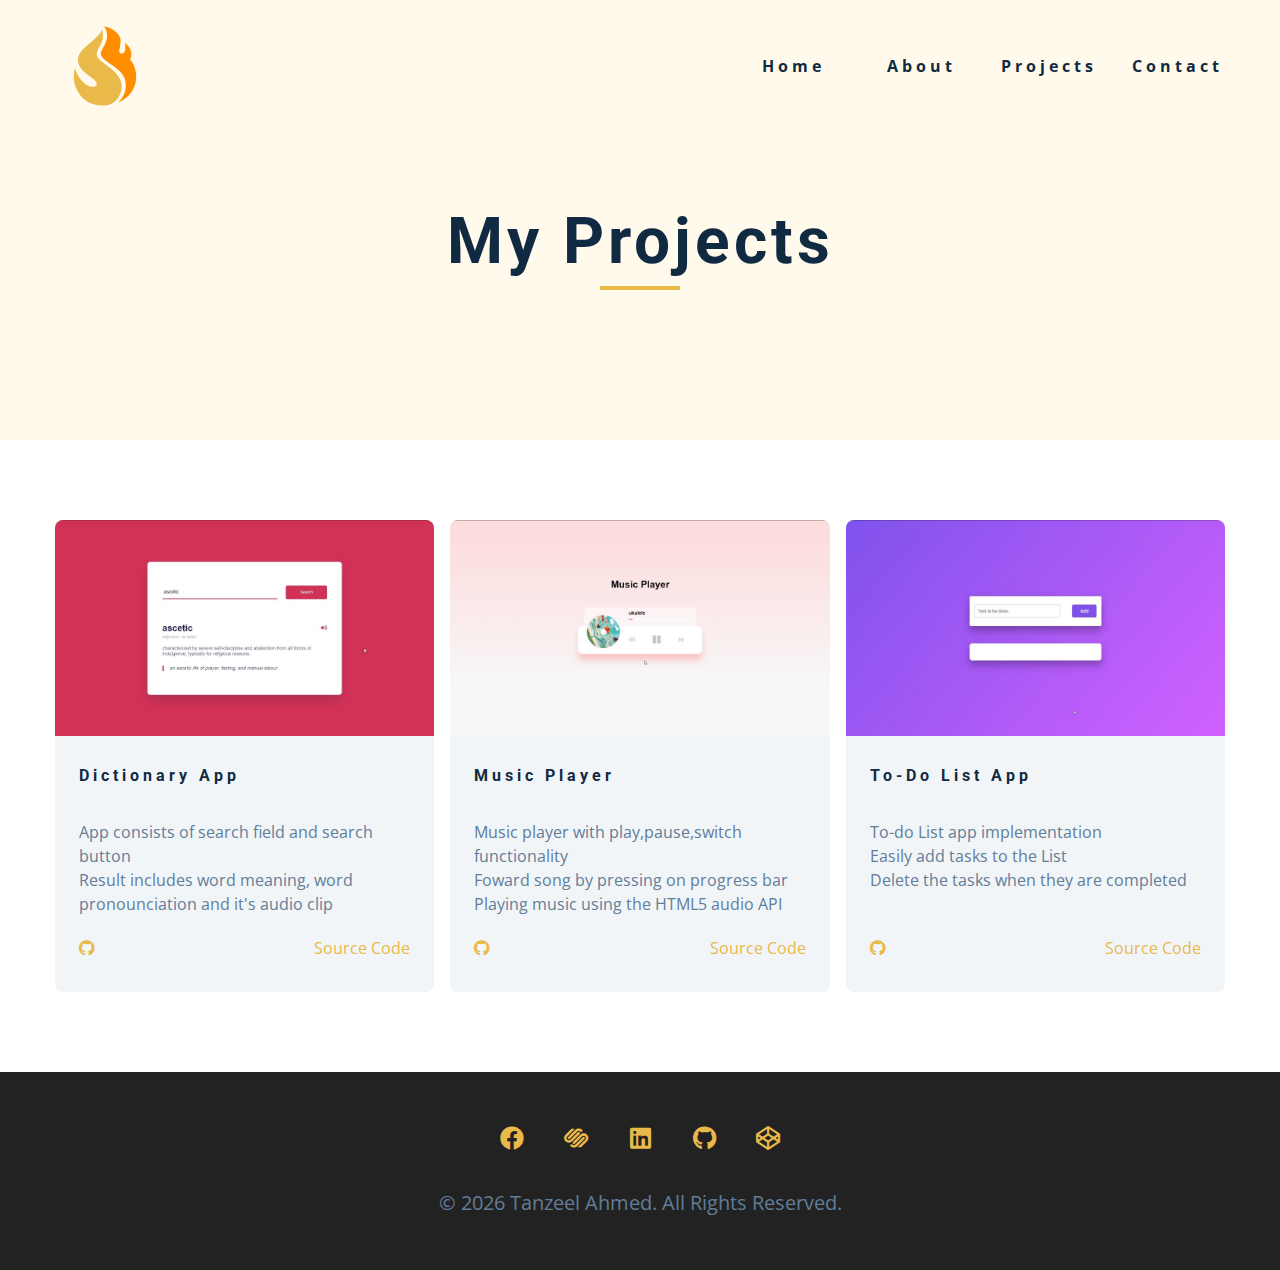
==== projects.html @ bbdbbb4c "Portfolio Project" ====
<!DOCTYPE html>
<html lang="en">
  <head>
    <meta charset="UTF-8" />
    <meta name="viewport" content="width=device-width, initial-scale=1.0" />
    <title>John Doe || Projects</title>
    <link
      rel="stylesheet"
      href="./fontawesome-free-5.12.1-web/css/all.min.css"
    />
    <!-- css -->
    <link rel="stylesheet" href="./css/styles.css" />
  </head>

  <body>
    <!-- navbar -->
    <nav class="nav" id="nav">
      <div class="nav-center">
        <!-- nav header -->
        <div class="nav-header">
          <img src="./images/icons8-storyfire-100.png" class="nav-logo" alt="" />
          <button class="nav-btn" id="nav-btn">
            <i class="fas fa-bars"></i>
          </button>
        </div>
        <!-- nav links -->
        <ul class="nav-links">
          <li><a href="index.html">home</a></li>
          <li><a href="about.html">about</a></li>
          <li><a href="projects.html">projects</a></li>
          <li><a href="contact.html">contact</a></li>
        </ul>
      </div>
    </nav>
    <!-- end of navbar -->
    <!-- sidebar -->
    <aside class="sidebar" id="sidebar">
      <div>
        <button id="close-btn" class="close-btn">
          <i class="fas fa-times"></i>
        </button>
        <ul class="sidebar-links">
          <li><a href="index.html">home</a></li>
          <li><a href="about.html">about</a></li>
          <li><a href="projects.html">projects</a></li>
          <li><a href="contact.html">contact</a></li>
        </ul>
        <ul class="social-icons">
           <ul class="social-icons">
        <!-- single item -->
        <li>
          <a href="#" class="social-icon">
            <i class="fab fa-facebook"></i>
          </a>
        </li>
        <!-- end of single item -->
        <!-- single item -->
        <li>
          <a href="#" class="social-icon">
            <i class="fab fa-squarespace"></i>
          </a>
        </li>
        <!-- end of single item -->
        <!-- single item -->
        <li>
          <a href="https://www.linkedin.com/in/tanzeel-ahmed-1b633b12b/" class="social-icon">
            <i class="fab fa-linkedin"></i>
          </a>
        </li>
        <!-- end of single item -->
        <!-- single item -->
        <li>
          <a href="https://github.com/Tanzeel159" class="social-icon">
            <i class="fab fa-github"></i>
          </a>
        </li>
        <!-- end of single item -->
        <!-- single item -->
        <li>
          <a href="https://codepen.io/tanzeel098" class="social-icon">
            <i class="fab fa-codepen"></i>
          </a>
        </li>
        <!-- end of single item -->
      </ul>
      </div>
    </aside>
    <!-- end of sidebar -->

    <!-- ############## -->
    <!-- ############## -->
    <!-- ############## -->
    <!-- ############## -->
    <header class="projects-hero">
      <!-- section title -->
      <div class="section-title">
        <h1>my projects</h1>
        <div class="underline"></div>
      </div>
      <!--end of section title -->
    </header>
    <section class="section">
      <div class="section-center projects-page-center">
        <!-- single project -->
        <article class="single-project">
          <div class="project-container">
            <img src="./images/brave_LHzQTPpLTo (Custom).jpg" alt="single project" />
          </div>
          <div class="project-details">
            <h4>Dictionary App</h4>
            <p>
              <br>
              App consists of search field and search button
              <br>
              Result includes word meaning, word pronounciation and it's audio clip
            </p>
            <div class="project-footer">
              <span>
                <i class="fab fa-github"></i>
              </span>
              <a href="https://github.com/Tanzeel159/Dictionary-App">Source code</a>
            </div>
          </div>
        </article>
        <!-- end of single project -->
        <!-- single project -->
        <article class="single-project">
          <div class="project-container">
            <img src="./images/mp1 (Custom).jpg" alt="single project" />
          </div>
          <div class="project-details">
            <h4>Music Player</h4>
            <p>
              <br>
              Music player with play,pause,switch functionality
              <br>
              Foward song by pressing on progress bar
              <br>
              Playing music using the HTML5 audio API
            </p>
            <div class="project-footer">
              <span>
                <i class="fab fa-github"></i>
              </span>
              <a href="https://github.com/Tanzeel159/Music-Player">source code</a>
            </div>
          </div>
        </article>
        <!-- end of single project -->
        <!-- single project -->
        <article class="single-project">
          <div class="project-container">
            <img src="./images/todo.jpg" alt="single project" />
          </div>
          <div class="project-details">
            <h4>To-do List App</h4>
            <p>
              <br>
              To-do List app implementation 
              <br>
              Easily add tasks to the List
              <br>
              Delete the tasks when they are completed
              <br>
              <br>
            </p>
            <div class="project-footer">
              <span>
                <i class="fab fa-github"></i>
              </span>
              <a href="https://github.com/Tanzeel159/To-do-List">Source code</a>
            </div>
          </div>
        </article>
        <!-- end of single project -->
      </div>
    </section>
    <!-- ############## -->
    <!-- ############## -->
    <!-- ############## -->
    <!-- ############## -->

    <!-- footer -->
    <footer class="footer">
       <ul class="social-icons">
        <!-- single item -->
        <li>
          <a href="#" class="social-icon">
            <i class="fab fa-facebook"></i>
          </a>
        </li>
        <!-- end of single item -->
        <!-- single item -->
        <li>
          <a href="#" class="social-icon">
            <i class="fab fa-squarespace"></i>
          </a>
        </li>
        <!-- end of single item -->
        <!-- single item -->
        <li>
          <a href="https://www.linkedin.com/in/tanzeel-ahmed-1b633b12b/" class="social-icon">
            <i class="fab fa-linkedin"></i>
          </a>
        </li>
        <!-- end of single item -->
        <!-- single item -->
        <li>
          <a href="https://github.com/Tanzeel159" class="social-icon">
            <i class="fab fa-github"></i>
          </a>
        </li>
        <!-- end of single item -->
        <!-- single item -->
        <li>
          <a href="https://codepen.io/tanzeel098" class="social-icon">
            <i class="fab fa-codepen"></i>
          </a>
        </li>
        <!-- end of single item -->
      </ul>
      <p>&copy; <span id="date"></span> Tanzeel Ahmed. All rights reserved.</p>
    </footer>
    <script src="./js/app.js"></script>
  </body>
</html>
---- css/styles.css ----
/*
=============== 
Fonts
===============
*/
@import url("https://fonts.googleapis.com/css?family=Open+Sans|Roboto:400,700&display=swap");

/*
=============== 
Variables
===============
*/

:root {
  /* dark shades of primary color*/
  --clr-primary-1: hsl(43, 86%, 17%);
  --clr-primary-2: hsl(43, 77%, 27%);
  --clr-primary-3: hsl(43, 72%, 37%);
  --clr-primary-4: hsl(42, 63%, 48%);
  /* primary/main color */
  --clr-primary-5: hsl(42, 78%, 60%);
  /* lighter shades of primary color */
  --clr-primary-6: hsl(43, 89%, 70%);
  --clr-primary-7: hsl(43, 90%, 76%);
  --clr-primary-8: hsl(45, 86%, 81%);
  --clr-primary-9: hsl(45, 90%, 88%);
  --clr-primary-10: hsl(45, 100%, 96%);
  /* darkest grey - used for headings */
  --clr-grey-1: hsl(209, 61%, 16%);
  --clr-grey-2: hsl(211, 39%, 23%);
  --clr-grey-3: hsl(209, 34%, 30%);
  --clr-grey-4: hsl(209, 28%, 39%);
  /* grey used for paragraphs */
  --clr-grey-5: hsl(210, 22%, 49%);
  --clr-grey-6: hsl(209, 23%, 60%);
  --clr-grey-7: hsl(211, 27%, 70%);
  --clr-grey-8: hsl(210, 31%, 80%);
  --clr-grey-9: hsl(212, 33%, 89%);
  --clr-grey-10: hsl(210, 36%, 96%);
  --clr-white: #fff;
  --ff-primary: "Roboto", sans-serif;
  --ff-secondary: "Open Sans", sans-serif;
  --transition: all 0.3s linear;
  --spacing: 0.25rem;
  --radius: 0.5rem;
  --light-shadow: 0 5px 15px rgba(0, 0, 0, 0.1);
  --dark-shadow: 0 5px 15px rgba(0, 0, 0, 0.2);
  --max-width: 1170px;
}
/*
=============== 
Global Styles
===============
*/

*,
::after,
::before {
  margin: 0;
  padding: 0;
  box-sizing: border-box;
}
body {
  font-family: var(--ff-secondary);
  background: var(--clr-white);
  color: var(--clr-grey-1);
  line-height: 1.5;
  font-size: 0.875rem;
}
ul {
  list-style-type: none;
}
a {
  text-decoration: none;
}
img:not(.nav-logo) {
  width: 100%;
  display: block;
}

h1,
h2,
h3,
h4 {
  letter-spacing: var(--spacing);
  text-transform: capitalize;
  line-height: 1.25;
  margin-bottom: 0.75rem;
  font-family: var(--ff-primary);
}
h1 {
  font-size: 3rem;
}
h2 {
  font-size: 2rem;
}
h3 {
  font-size: 1.25rem;
}
h4 {
  font-size: 0.875rem;
}
p {
  margin-bottom: 1.25rem;
  color: var(--clr-grey-5);
}
@media screen and (min-width: 800px) {
  h1 {
    font-size: 4rem;
  }
  h2 {
    font-size: 2.5rem;
  }
  h3 {
    font-size: 1.75rem;
  }
  h4 {
    font-size: 1rem;
  }
  body {
    font-size: 1rem;
  }
  h1,
  h2,
  h3,
  h4 {
    line-height: 1;
  }
}
/*  global classes */

.btn {
  text-transform: uppercase;
  background: var(--clr-primary-5);
  color: var(--clr-primary-1);
  padding: 0.375rem 0.75rem;
  letter-spacing: var(--spacing);
  display: inline-block;
  font-weight: 700;
  -webkit-transition: var(--transition);
  transition: var(--transition);
  font-size: 0.875rem;
  border: 2px solid transparent;
  cursor: pointer;
  box-shadow: 0 1px 3px rgba(0, 0, 0, 0.2);
  border-radius: var(--radius);
}
.btn:hover {
  color: var(--clr-primary-1);
  background: var(--clr-primary-7);
}
/* section */
.section {
  padding: 5rem 0;
}

.section-center {
  width: 90vw;
  margin: 0 auto;
  max-width: 1170px;
}
@media screen and (min-width: 992px) {
  .section-center {
    width: 95vw;
  }
}
/* added during recording */
.underline {
  width: 5rem;
  height: 0.25rem;
  margin-bottom: 1.25rem;
  background: var(--clr-primary-5);
  margin-left: auto;
  margin-right: auto;
}
.section-title {
  margin-bottom: 4rem;
  text-align: center;
}
.bg-grey {
  background: var(--clr-grey-10);
}
/*
=============== 
Navbar
===============
*/
.nav-links {
  display: none;
}
.nav {
  height: 5rem;
  padding: 1rem;
  display: grid;
  -webkit-box-align: center;
  align-items: center;
  -webkit-transition: var(--transition);
  transition: var(--transition);
}
.nav-center {
  width: 100%;
  max-width: 1170px;
  margin: 0 auto;
}
.nav-header {
  display: grid;
  grid-template-columns: auto 1fr;
  -webkit-box-align: center;
  align-items: center;
}
.nav-btn {
  background: transparent;
  border-color: transparent;
  color: var(--clr-primary-5);
  font-size: 2rem;
  cursor: pointer;
  justify-self: end;
}
@media screen and (min-width: 768px) {
  .nav {
    background: var(--clr-primary-10);
  }
  .nav-btn {
    display: none;
  }
  .nav-links {
    display: grid;
    grid-template-columns: repeat(4, 1fr);
    justify-items: center;
    -webkit-column-gap: 2rem;
    -moz-column-gap: 2rem;
    column-gap: 2rem;
    justify-self: end;
  }
  .nav-links a {
    text-transform: capitalize;
    color: var(--clr-grey-1);
    font-weight: bold;
    letter-spacing: var(--spacing);
    -webkit-transition: var(--transition);
    transition: var(--transition);
  }
  .nav-links a:hover {
    color: var(--clr-primary-5);
  }
  .nav-center {
    display: grid;
    grid-template-columns: auto 1fr;
    -webkit-box-align: center;
    align-items: center;
  }
}
/* fixed navbar */
.navbar-fixed {
  position: fixed;
  top: 0;
  left: 0;
  width: 100%;
  background: var(--clr-white);
  z-index: 2;
  box-shadow: var(--light-shadow);
}
/*
=============== 
Sidebar
===============
*/
.sidebar {
  position: fixed;
  top: 0;
  left: 0;
  width: 100%;
  height: 100%;
  background: var(--clr-grey-10);
  z-index: 4;
  display: grid;
  /* align-items: center;
  justify-content: center; */
  place-items: center;
  -webkit-transition: var(--transition);
  transition: var(--transition);
  /* add later */
  -webkit-transform: translateX(-100%);
  transform: translateX(-100%);
}
/* toggle sidebar */
.show-sidebar {
  -webkit-transform: translateX(0);
  transform: translateX(0);
}
.sidebar-links {
  text-align: center;
}
.sidebar-links a {
  font-size: 2rem;
  text-transform: capitalize;
  -webkit-transition: var(--transition);
  transition: var(--transition);
  color: var(--clr-grey-5);
  letter-spacing: var(--spacing);
  display: inline-block;
  margin-bottom: 1.5rem;
}
.sidebar-links a:hover {
  color: var(--clr-primary-5);
}
.social-icons {
  display: grid;
  margin-top: 3rem;
  width: 20rem;
  grid-template-columns: repeat(5, 1fr);
  justify-items: center;
}
.social-icon {
  font-size: 1.5rem;
  color: var(--clr-grey-1);
  -webkit-transition: var(--transition);
  transition: var(--transition);
}
.social-icon:hover {
  color: var(--clr-primary-5);
}
.close-btn {
  position: absolute;
  top: 1rem;
  right: 1rem;
  font-size: 3rem;
  background: transparent;
  border: transparent;
  -webkit-transition: var(--transition);
  transition: var(--transition);
  color: #bb2525;
  cursor: pointer;
}
.close-btn:hover {
  color: #e66b6b;
}
/*
=============== 
Hero
===============
*/
/* underline added to globals */
.hero .underline {
  margin-bottom: 0.5rem;
  margin-left: 0;
}
.hero-img {
  display: none;
}
.hero {
  background: var(--clr-primary-10);
}
.hero-center {
  min-height: calc(100vh - 5rem);
  display: grid;
  place-items: center;
}
.hero-info h4 {
  color: var(--clr-grey-5);
}
.hero-icons {
  justify-items: start;
}
.hero-btn {
  margin-top: 1.25rem;
}
@media screen and (min-width: 992px) {
  .hero-img {
    display: block;
    position: relative;
  }
  .hero-center {
    grid-template-columns: 1fr 1fr;
  }

  .hero-img::before,
  .about-img::before {
    content: "";
    position: absolute;
    width: 100%;
    height: 100%;
    border: 0.25rem solid var(--clr-primary-5);
    top: 2rem;
    right: -2rem;
    border-radius: var(--radius);
  }
}
.hero-photo {
  max-width: 25rem;
  max-height: 30rem;
  -o-object-fit: cover;
  object-fit: cover;
  border-radius: var(--radius);
  position: relative;
}
/*
=============== 
About
===============
*/
/* section title added to globals */
.about-title {
  text-align: left;
  margin-bottom: 2rem;
}
.about-title .underline {
  margin-left: 0;
}
.about-center {
  display: grid;
  gap: 3rem 2rem;
}
.about-img {
  justify-self: center;
}
@media screen and (min-width: 992px) {
  .about-center {
    grid-template-columns: 1fr 1fr;
  }
  .about-img {
    position: relative;
  }
  .about-img::before {
    left: 2rem;
    bottom: 2rem;
    
  }
  .about-info {
    align-self: center;
  }
}
/*
=============== 
Services
===============
*/
/* bg-grey in globals */
.service {
  background: var(--clr-white);
  padding: 3rem 1.5rem;
  margin-bottom: 2rem;
  border-radius: var(--radius);
  text-align: center;
  -webkit-transition: var(--transition);
  transition: var(--transition);
}
.service-icon {
  font-size: 2rem;
  margin-bottom: 1.5rem;
}
.service .underline {
  width: 3rem;
  height: 0.12rem;
  -webkit-transition: var(--transition);
  transition: var(--transition);
}
.service p {
  -webkit-transition: var(--transition);
  transition: var(--transition);
}
.service:hover {
  background: var(--clr-primary-5);
  color: var(--clr-white);
}
.service:hover p {
  color: var(--clr-white);
}
.service:hover .underline {
  background: var(--clr-white);
}
@media screen and (min-width: 676px) {
  .services-center {
    display: grid;
    grid-template-columns: 1fr 1fr;
    -webkit-column-gap: 2rem;
    -moz-column-gap: 2rem;
    column-gap: 2rem;
  }
}
@media screen and (min-width: 992px) {
  .services-center {
    grid-template-columns: 1fr 1fr 1fr;
  }
}
/* talk about small screen 
without grid different setup */
/*
=============== 
Projects
===============
*/
.projects-text {
  width: 85vw;
  max-width: 30rem;
  margin: 0 auto;
}
.project {
  position: relative;
  background: var(--clr-primary-5);
  border-radius: var(--radius);
  margin-bottom: 2rem;
}
.project-info {
  text-align: center;
  color: var(--clr-white);
  position: absolute;
  top: 50%;
  left: 50%;
  -webkit-transform: translate(-50%, -50%);
  transform: translate(-50%, -50%);
  -webkit-transition: var(--transition);
  transition: var(--transition);
  opacity: 0;
}
.project-info p {
  text-transform: capitalize;
  color: var(--clr-white);
}
.project:hover .project-info {
  opacity: 1;
}
.project-img {
  -webkit-transition: var(--transition);
  transition: var(--transition);
  border-radius: var(--radius);
  height: 15rem;
  -o-object-fit: cover;
  object-fit: cover;
}
.project:hover .project-img {
  opacity: 0.1;
}
.project::after {
  content: "";
  position: absolute;
  top: 0;
  left: 0;
  width: 100%;
  height: 100%;
  border: 0.25rem solid var(--clr-white);
  border-radius: var(--radius);
  -webkit-transition: var(--transition);
  transition: var(--transition);
  opacity: 0;
}
.project:hover::after {
  opacity: 1;
  -webkit-transform: scale(0.8);
  transform: scale(0.8);
}
@media screen and (min-width: 676px) {
  .projects-center {
    display: grid;
    grid-template-columns: 1fr 1fr;
    -webkit-column-gap: 2rem;
    -moz-column-gap: 2rem;
    column-gap: 2rem;
  }
}
@media screen and (min-width: 992px) {
  .projects-center {
    grid-template-columns: repeat(3, 1fr);
  }
}
@media screen and (min-width: 1170px) {
  .projects-center {
    grid-template-rows: 200px 200px;
    gap: 1rem;
    grid-template-areas:
      "a b b"
      "a c d";
  }
  .project-img {
    height: 100%;
  }
  .project {
    height: 100%;
  }
  .project-1 {
    grid-area: a;
  }
  .project-2 {
    grid-area: b;
  }
  .project-3 {
    grid-area: c;
  }
  .project-4 {
    grid-area: d;
  }
}
/*
=============== 
Connect
===============
*/
.connect {
  min-height: 40vh;
  position: relative;
  padding: 10rem 0 5rem 0;
  margin: 5rem 0;
}
.video-container {
  position: absolute;
  top: 0;
  left: 0;
  width: 100%;
  height: 100%;
  -o-object-fit: cover;
  object-fit: cover;
  z-index: -2;
}
.connect::after {
  content: "";
  position: absolute;
  top: 0;
  left: 0;
  width: 100%;
  height: 100%;
  background: var(--clr-white);
  /* background: rgba(0, 0, 0, 0.6); */
  opacity: 0.7;
  z-index: -1;
}
.connect {
  display: grid;
  place-items: center;
}
.video-banner .section-title {
  margin-bottom: 2rem;
}
.video-text {
  max-width: 30rem;
}
.video-banner {
  background: var(--clr-primary-10);
  padding: 3rem 5rem 12rem 5rem;
  text-align: center;

  -webkit-clip-path: polygon(
    0% 0%,
    100% 0%,
    100% 75%,
    75% 75%,
    75% 100%,
    50% 75%,
    0% 75%
  );
  clip-path: polygon(
    0% 0%,
    100% 0%,
    100% 75%,
    75% 75%,
    75% 100%,
    50% 75%,
    0% 75%
  );
}
.connect {
  -webkit-clip-path: polygon(
    50% 0%,
    100% 10%,
    100% 90%,
    50% 100%,
    0 90%,
    0 10%
  );
  clip-path: polygon(50% 0%, 100% 10%, 100% 90%, 50% 100%, 0 90%, 0 10%);
}
/*
=============== 
Skills
===============
*/
@media screen and (min-width: 768px) {
  .skills-center {
    display: grid;
    grid-template-columns: 1fr 1fr;
    -webkit-column-gap: 2rem;
    -moz-column-gap: 2rem;
    column-gap: 2rem;
  }
}
.skills {
  background: var(--clr-primary-9);
}
.skills h3 {
  margin: 1.5rem 0;
  color: var(--clr-primary-1);
}
.skill {
  margin-bottom: 1.25rem;
}
.skill p {
  margin-bottom: 0.5rem;
  text-transform: capitalize;
  color: var(--clr-primary-1);
}
.skill-container {
  background: var(--clr-white);
  height: 1rem;
  width: 100%;
  border-radius: var(--radius);
  position: relative;
}
.skill-value {
  position: absolute;
  top: 0;
  left: 0;
  background: var(--clr-primary-5);
  height: 100%;
  width: 50%;
  border-radius: var(--radius);
}
.value-70 {
  width: 30%;
}
.value-80 {
  width: 80%;
}
.value-50 {
  width: 50%;
}
.skill-text {
  position: absolute;
  top: -2rem;
  left: 50%;
  -webkit-transform: translateX(-50%);
  transform: translateX(-50%);
}
.skill-text-70 {
  left: 30%;
}
.skill-text-80 {
  left: 80%;
}
.skill-text-50 {
  left: 50%;
}
/*
=============== 
Timeline
===============
*/
.timeline-center {
  width: 80vw;
  max-width: 40rem;
}
.timeline-item {
  border-top: 2px dashed var(--clr-primary-5);
  margin: 0;
  padding: 4rem 2rem;
  position: relative;
}
.timeline p {
  margin-bottom: 0;
}
.timeline-item:nth-child(even) {
  border-left: 2px dashed var(--clr-primary-5);
  border-top-left-radius: 2rem;
  border-bottom-left-radius: 2rem;

  margin-right: 2rem;
  padding-right: 0;
}
.timeline-item:nth-child(odd) {
  border-right: 2px dashed var(--clr-primary-5);
  border-top-right-radius: 2rem;
  border-bottom-right-radius: 2rem;
  margin-left: 2rem;
  padding-left: 0;
}
.timeline-item:first-child {
  border-top: 0;
  border-top-right-radius: 0;
}
.timeline-item:last-child {
  border-bottom-left-radius: 0;
}
.number {
  position: absolute;
  top: 50%;
  -webkit-transform: translate(-50%, -50%);
  transform: translate(-50%, -50%);
  margin-bottom: 0;
  background: var(--clr-primary-5);
  width: 2rem;
  height: 2rem;
  border-radius: 50%;
  display: grid;
  place-items: center;
  color: var(--clr-primary-1);
  font-weight: bold;
}
.timeline-item:nth-child(even) .number {
  left: 0;
}
.timeline-item:nth-child(odd) .number {
  right: 0;
  -webkit-transform: translate(50%, -50%);
  transform: translate(50%, -50%);
}
/*
=============== 
Blog
===============
*/
.blog {
  background: var(--clr-grey-10);
}
.card {
  height: 27rem;
  position: relative;
  /* talk later */
  -webkit-perspective: 1500px;
  perspective: 1500px;
}
.card-side {
  -webkit-transition: all 2s linear;
  transition: all 2s linear;
  -webkit-backface-visibility: hidden;
  backface-visibility: hidden;
  position: absolute;
  top: 0;
  left: 0;
  width: 100%;
  height: 100%;
  border-radius: var(--radius);
  -webkit-transform: translate3d(0, 0, 0);
  visibility: visible;
}
.card-front {
  background: var(--clr-white);
}
.card-back {
  background: var(--clr-primary-10);
  -webkit-transform: rotateY(180deg);
  transform: rotateY(180deg);
  display: grid;
  place-items: center;
}
.card:hover .card-front {
  -webkit-transform: rotateY(-180deg);
  transform: rotateY(-180deg);
}
.card:hover .card-back {
  -webkit-transform: rotateY(0);
  transform: rotateY(0);
}
/* rest of the styles */
.card-info {
  padding: 1rem 1.5rem;
}
.card-front img {
  height: 13rem;
  -o-object-fit: cover;
  object-fit: cover;
  border-top-left-radius: var(--radius);
  border-top-right-radius: var(--radius);
}
.card-footer {
  display: grid;
  grid-template-columns: auto 1fr;
  -webkit-box-align: center;
  align-items: center;
}
.card-footer img {
  width: 2rem;
  height: 2rem;
  -o-object-fit: cover;
  object-fit: cover;
  border-radius: 50%;
}
.card-footer p {
  margin-bottom: 0;
  text-transform: uppercase;
  justify-self: end;
  color: var(--clr-primary-5);
  font-size: 0.85rem;
}
.blog-center {
  display: grid;
  grid-template-columns: repeat(auto-fill, minmax(330px, 1fr));
  gap: 3rem 1rem;
}
/*
=============== 
Footer
===============
*/
.footer {
  padding-bottom: 2rem;
  background: #222;
  display: grid;
  place-items: center;
}
.footer .social-icons {
  margin-bottom: 2rem;
}
.footer .social-icon {
  color: var(--clr-primary-5);
}
.footer .social-icon:hover {
  color: var(--clr-primary-10);
}
.footer p {
  font-size: 1.25rem;
  text-transform: capitalize;
}
/*
=============== 
Single Page
===============
*/
.single-page {
  background: var(--clr-primary-10);
  min-height: calc(100vh - 5rem - 198px);
}
.page-info {
  max-width: 700px;
}
.page-info a {
  text-transform: uppercase;
  color: var(--clr-primary-5);
  -webkit-transition: var(--transition);
  transition: var(--transition);
}
.page-info a:hover {
  color: var(--clr-primary-1);
}

/*
=============== 
Products Page
===============
*/
.projects-hero {
  height: 40vh;
  background: var(--clr-primary-10);
  display: grid;
  place-items: center;
}
.projects-hero .section-title {
  margin-bottom: 0;
}
.single-project {
  background: var(--clr-grey-10);
  border-radius: var(--radius);
}
.project-container img {
  border-top-left-radius: var(--radius);
  border-top-right-radius: var(--radius);
}
.project-container {
  position: relative;
}
.project-icon {
  position: absolute;
  font-size: 1.75rem;
  bottom: 0;
  left: 50%;
  -webkit-transform: translate(-50%, 50%);
  transform: translate(-50%, 50%);
  width: 4rem;
  height: 4rem;
  display: grid;
  place-items: center;
  background: var(--clr-primary-5);
  border-radius: 50%;
  color: var(--clr-primary-1);
  border: 0.375rem solid var(--clr-grey-10);
}
.project-details {
  padding: 2rem 1.5rem;
}
.project-footer {
  display: grid;
  grid-template-columns: 1fr 1fr;
  color: var(--clr-primary-5);
}
.project-footer a {
  color: var(--clr-primary-5);
  text-transform: capitalize;
  -webkit-transition: var(--transition);
  transition: var(--transition);
  justify-self: end;
}
.project-footer a:hover {
  color: var(--clr-primary-1);
}
.projects-page-center {
  display: grid;
  grid-template-columns: repeat(auto-fill, minmax(330px, 1fr));
  gap: 3rem 1rem;
}
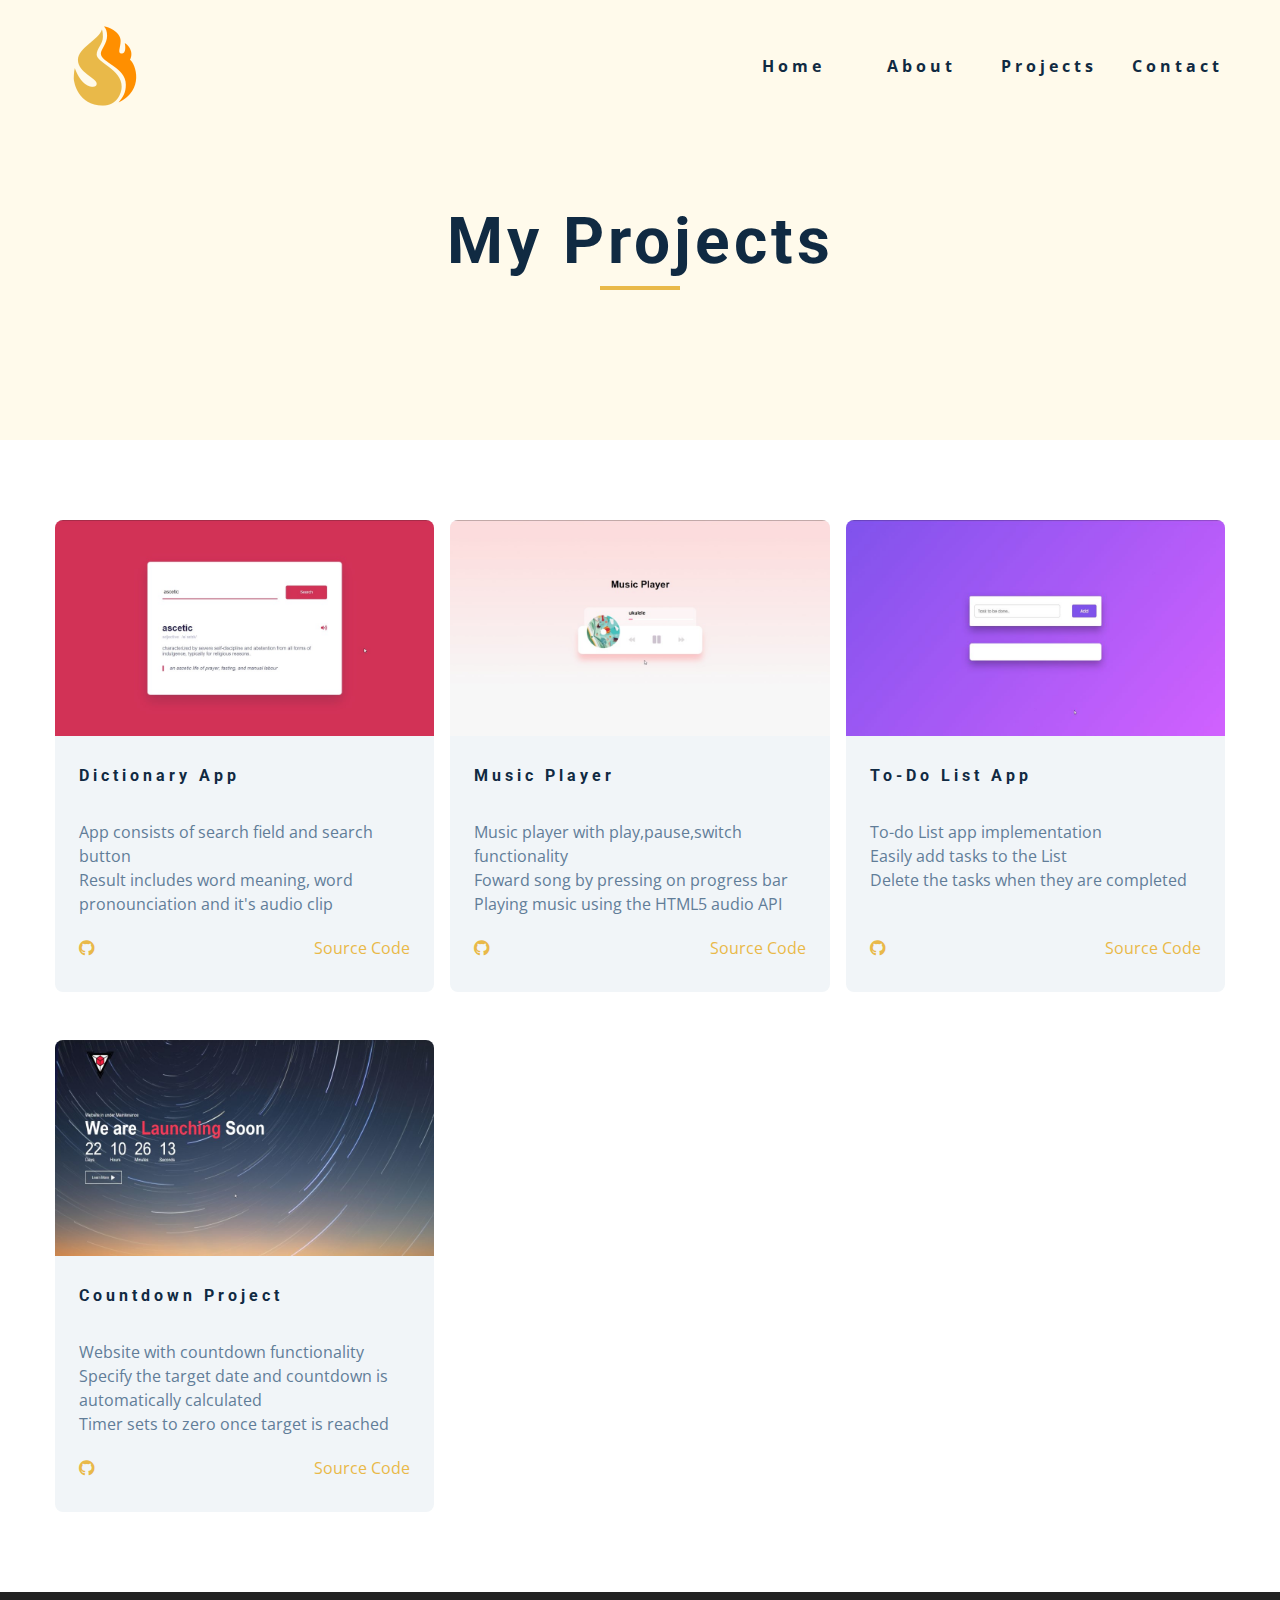
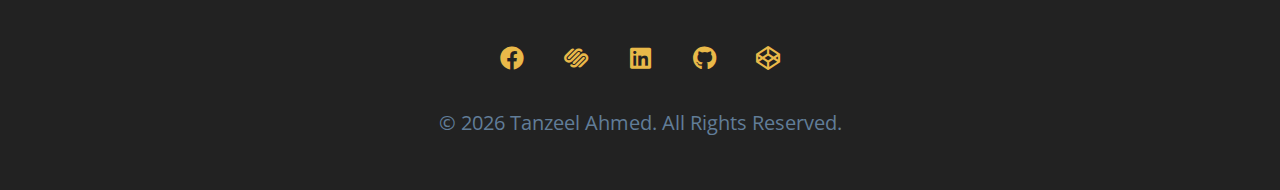
==== commit 6d4b3d9b: "." ====
--- a/projects.html
+++ b/projects.html
@@ -173,6 +173,31 @@
           </div>
         </article>
         <!-- end of single project -->
+        <!-- single project -->
+        <article class="single-project">
+          <div class="project-container">
+            <img src="./images/p1.jpg" alt="single project" />
+          </div>
+          <div class="project-details">
+            <h4>Countdown Project</h4>
+            <p>
+              <br>
+              Website with countdown functionality
+              <br>
+              Specify the target date and countdown is automatically calculated
+              <br>
+              Timer sets to zero once target is reached
+            </p>
+            <div class="project-footer">
+              <span>
+                <i class="fab fa-github"></i>
+              </span>
+              <a href="https://tanzeel159.github.io/Launching-Page-Countdown">source code</a>
+            </div>
+          </div>
+        </article>
+        <!-- end of single project -->
+        <!-- single project -->
       </div>
     </section>
     <!-- ############## -->
